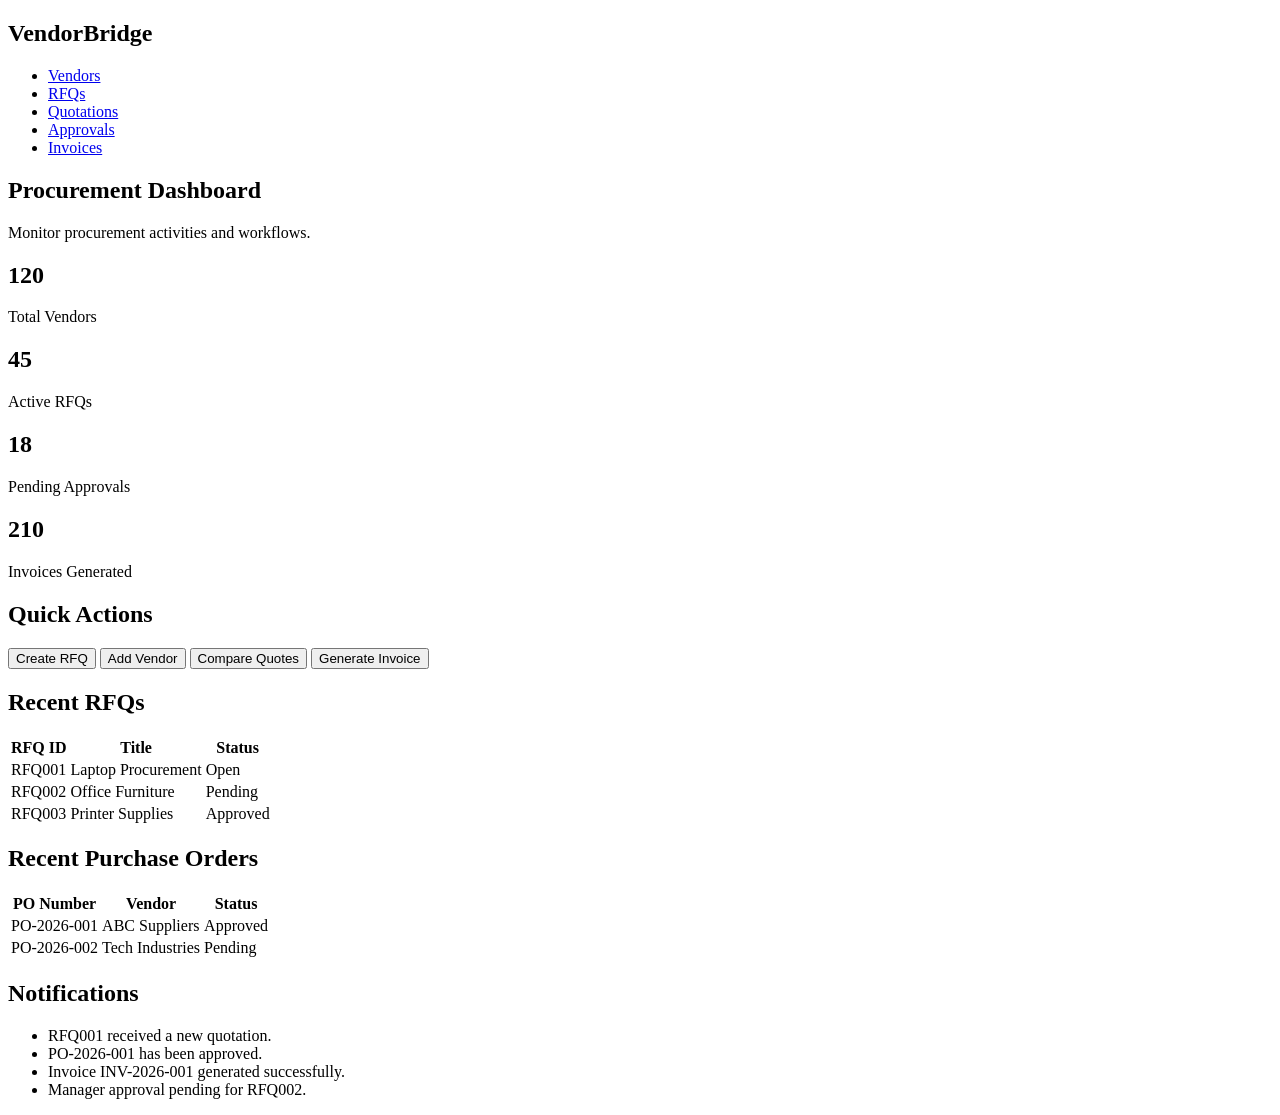
==== dashboard.html @ a0a48960 "Add files via upload" ====
<!DOCTYPE html>
<html lang="en">
<head>
    <meta charset="UTF-8">
    <meta name="viewport" content="width=device-width, initial-scale=1.0">
    <title>Dashboard | VendorBridge</title>

    <link rel="stylesheet" href="css/style.css">

    <link rel="stylesheet"
    href="https://cdnjs.cloudflare.com/ajax/libs/font-awesome/6.5.2/css/all.min.css">
</head>
<body>

    <!-- Navbar -->

    <nav>
        <h2>VendorBridge</h2>

        <ul>
            <li><a href="vendors.html">Vendors</a></li>
            <li><a href="rfq.html">RFQs</a></li>
            <li><a href="quotations.html">Quotations</a></li>
            <li><a href="approval.html">Approvals</a></li>
            <li><a href="invoice.html">Invoices</a></li>
        </ul>
    </nav>

    <!-- Header -->

    <section class="dashboard-header">

        <h1>Procurement Dashboard</h1>

        <p>
            Monitor procurement activities and workflows.
        </p>

    </section>

    <!-- Analytics Cards -->

    <section class="dashboard-cards">

        <div class="stat-card">
            <h2>120</h2>
            <p>Total Vendors</p>
        </div>

        <div class="stat-card">
            <h2>45</h2>
            <p>Active RFQs</p>
        </div>

        <div class="stat-card">
            <h2>18</h2>
            <p>Pending Approvals</p>
        </div>

        <div class="stat-card">
            <h2>210</h2>
            <p>Invoices Generated</p>
        </div>

    </section>

    <!-- Quick Actions -->

    <section class="quick-actions">

        <h2>Quick Actions</h2>

        <div class="action-buttons">

            <button>Create RFQ</button>

            <button>Add Vendor</button>

            <button>Compare Quotes</button>

            <button>Generate Invoice</button>

        </div>

    </section>

    <!-- Recent RFQs -->

    <section class="recent-section">

        <h2>Recent RFQs</h2>

        <table>

            <thead>
                <tr>
                    <th>RFQ ID</th>
                    <th>Title</th>
                    <th>Status</th>
                </tr>
            </thead>

            <tbody>

                <tr>
                    <td>RFQ001</td>
                    <td>Laptop Procurement</td>
                    <td>Open</td>
                </tr>

                <tr>
                    <td>RFQ002</td>
                    <td>Office Furniture</td>
                    <td>Pending</td>
                </tr>

                <tr>
                    <td>RFQ003</td>
                    <td>Printer Supplies</td>
                    <td>Approved</td>
                </tr>

            </tbody>

        </table>

    </section>

    <!-- Recent Purchase Orders -->

    <section class="recent-section">

        <h2>Recent Purchase Orders</h2>

        <table>

            <thead>
                <tr>
                    <th>PO Number</th>
                    <th>Vendor</th>
                    <th>Status</th>
                </tr>
            </thead>

            <tbody>

                <tr>
                    <td>PO-2026-001</td>
                    <td>ABC Suppliers</td>
                    <td>Approved</td>
                </tr>

                <tr>
                    <td>PO-2026-002</td>
                    <td>Tech Industries</td>
                    <td>Pending</td>
                </tr>

            </tbody>

        </table>

    </section>

    <!-- Notifications -->

    <section class="notifications">

        <h2>Notifications</h2>

        <ul>
            <li>RFQ001 received a new quotation.</li>
            <li>PO-2026-001 has been approved.</li>
            <li>Invoice INV-2026-001 generated successfully.</li>
            <li>Manager approval pending for RFQ002.</li>
        </ul>

    </section>

</body>
</html>
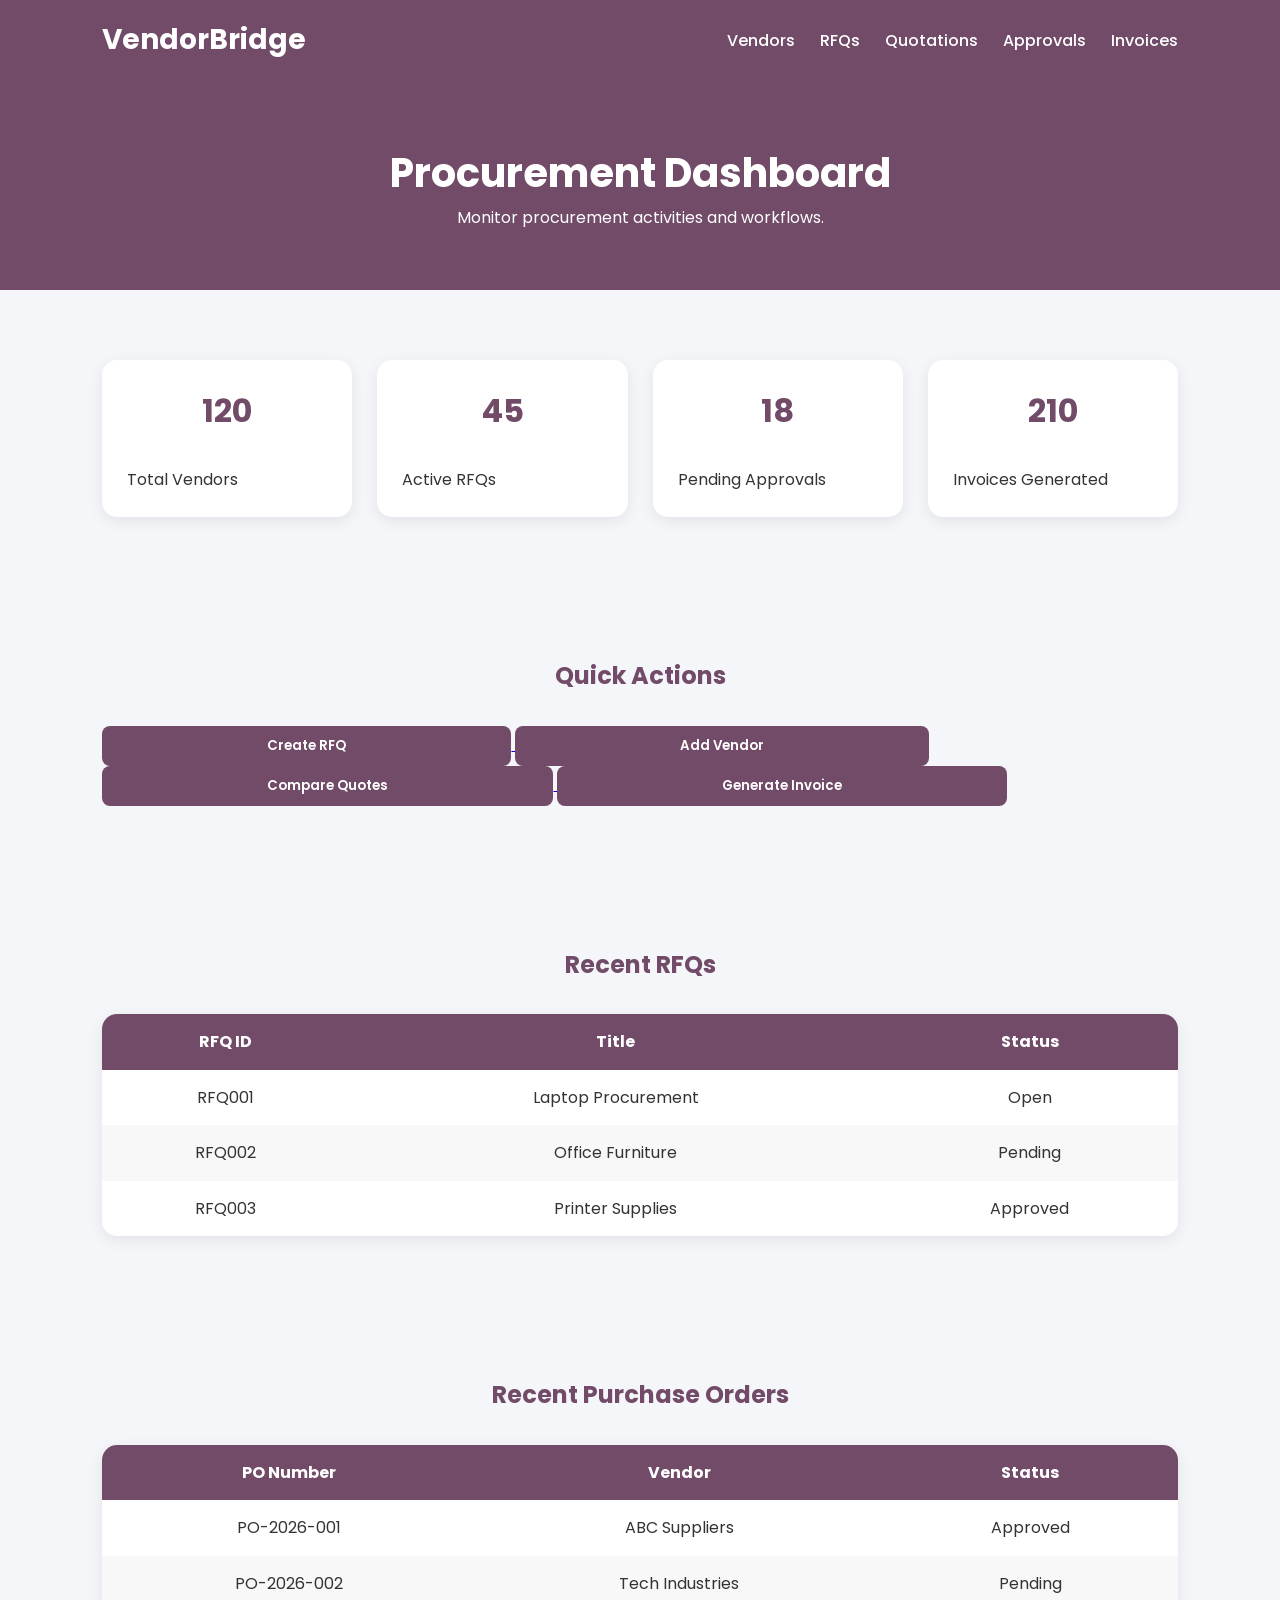
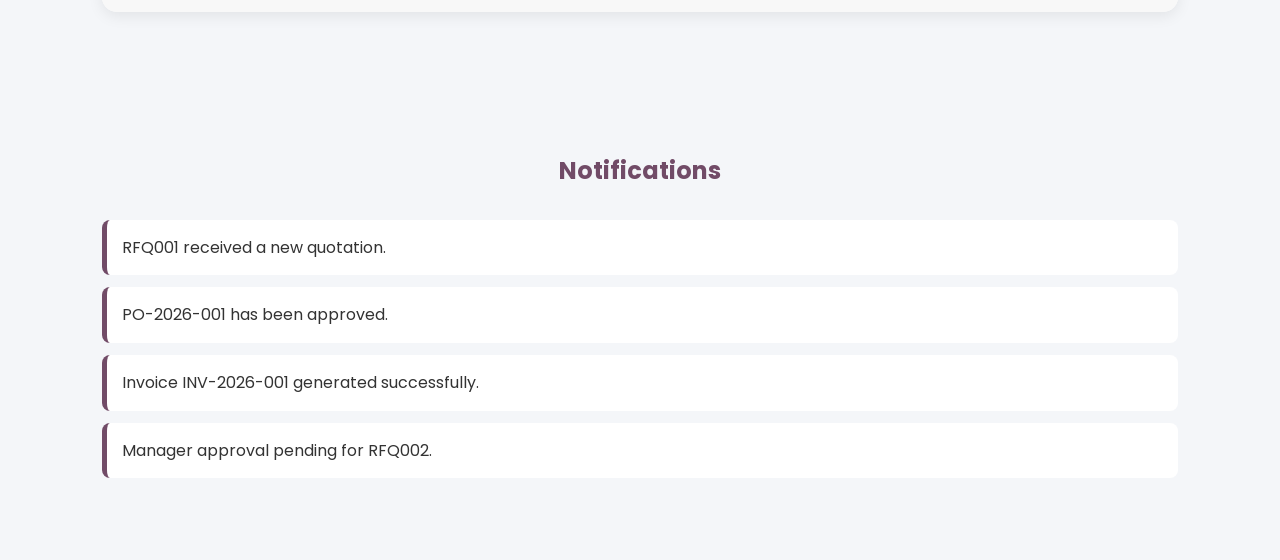
==== commit c7e69dc1: "Add files via upload" ====
--- a/dashboard.html
+++ b/dashboard.html
@@ -5,7 +5,7 @@
     <meta name="viewport" content="width=device-width, initial-scale=1.0">
     <title>Dashboard | VendorBridge</title>
 
-    <link rel="stylesheet" href="css/style.css">
+    <link rel="stylesheet" href="style.css">
 
     <link rel="stylesheet"
     href="https://cdnjs.cloudflare.com/ajax/libs/font-awesome/6.5.2/css/all.min.css">
@@ -72,13 +72,21 @@
 
         <div class="action-buttons">
 
-            <button>Create RFQ</button>
+            <a href="rfq.html">
+                <button>Create RFQ</button>
+            </a>
 
-            <button>Add Vendor</button>
+            <a href="vendor.html">
+                <button>Add Vendor</button>
+            </a>    
 
-            <button>Compare Quotes</button>
+            <a href="quotations.html">
+                <button>Compare Quotes</button>
+            </a>
 
-            <button>Generate Invoice</button>
+            <a href="invoice.html">
+                <button>Generate Invoice</button>
+            </a>
 
         </div>
 
@@ -142,7 +150,7 @@
                 </tr>
             </thead>
 
-            <tbody>
+            <tbody> 
 
                 <tr>
                     <td>PO-2026-001</td>
--- a/style.css
+++ b/style.css
@@ -0,0 +1,388 @@
+@import url('https://fonts.googleapis.com/css2?family=Poppins:wght@300;400;500;600;700&display=swap');
+
+*{
+    margin:0;
+    padding:0;
+    box-sizing:border-box;
+    font-family:'Poppins',sans-serif;
+}
+
+body{
+    background:#f4f6f9;
+    color:#333;
+    line-height:1.6;
+}
+
+/* =========================
+   NAVBAR
+========================= */
+
+nav{
+    background:#714B67;
+    color:white;
+    padding:18px 8%;
+    display:flex;
+    justify-content:space-between;
+    align-items:center;
+    flex-wrap:wrap;
+    box-shadow:0 2px 10px rgba(0,0,0,.15);
+}
+
+nav h2{
+    font-size:28px;
+}
+
+nav ul{
+    display:flex;
+    list-style:none;
+    gap:25px;
+}
+
+nav ul li a{
+    text-decoration:none;
+    color:white;
+    font-weight:500;
+    transition:.3s;
+}
+
+nav ul li a:hover{
+    color:#ffd166;
+}
+
+/* =========================
+   HERO SECTION
+========================= */
+
+.hero{
+    min-height:90vh;
+    display:flex;
+    justify-content:center;
+    align-items:center;
+    text-align:center;
+    background:linear-gradient(
+    rgba(113,75,103,.9),
+    rgba(113,75,103,.9));
+    color:white;
+    padding:40px;
+}
+
+.hero-content{
+    max-width:800px;
+}
+
+.hero-content h1{
+    font-size:3rem;
+    margin-bottom:20px;
+}
+
+.hero-content p{
+    margin-bottom:25px;
+}
+
+.hero button{
+    padding:14px 30px;
+    border:none;
+    border-radius:8px;
+    background:#ffd166;
+    font-weight:600;
+    cursor:pointer;
+}
+
+/* =========================
+   PAGE HEADERS
+========================= */
+
+.page-header,
+.dashboard-header{
+    text-align:center;
+    padding:60px 8%;
+    background:#714B67;
+    color:white;
+}
+
+.page-header h1,
+.dashboard-header h1{
+    font-size:2.5rem;
+}
+
+/* =========================
+   SECTION
+========================= */
+
+section{
+    padding:70px 8%;
+}
+
+section h2{
+    text-align:center;
+    color:#714B67;
+    margin-bottom:30px;
+}
+
+/* =========================
+   CARDS
+========================= */
+
+.card,
+.role-card,
+.stat-card,
+.po-card,
+.cost-card,
+.vendor-form-card,
+.vendor-list-card{
+    background:white;
+    border-radius:15px;
+    padding:25px;
+    box-shadow:0 4px 15px rgba(0,0,0,.08);
+    transition:.3s;
+}
+
+.card:hover,
+.role-card:hover,
+.stat-card:hover{
+    transform:translateY(-5px);
+}
+
+.feature-container,
+.role-container,
+.stats-container,
+.dashboard-cards,
+.approval-stats,
+.po-stats{
+    display:grid;
+    grid-template-columns:repeat(auto-fit,minmax(250px,1fr));
+    gap:25px;
+}
+
+.card i{
+    font-size:40px;
+    color:#714B67;
+    margin-bottom:15px;
+}
+
+.stat-card h2,
+.stat-card h3{
+    color:#714B67;
+    font-size:2rem;
+}
+
+/* =========================
+   BUTTONS
+========================= */
+
+button,
+.login-btn,
+.signup-btn{
+    background:#714B67;
+    color:white;
+    border:none;
+    padding:10px 165px;
+    border-radius:8px;
+    cursor:pointer;
+    font-weight:600;
+    transition:.3s;
+}
+
+button:hover,
+.login-btn:hover,
+.signup-btn:hover{
+    background:#5d3d55;
+}
+
+.approval-buttons{
+    display:flex;
+    gap:15px;
+    justify-content:center;
+}
+
+.approval-buttons button:first-child{
+    background:#28a745;
+}
+
+.approval-buttons button:last-child{
+    background:#dc3545;
+}
+
+/* =========================
+   TABLES
+========================= */
+
+table{
+    width:100%;
+    border-collapse:collapse;
+    background:white;
+    border-radius:15px;
+    overflow:hidden;
+    box-shadow:0 4px 15px rgba(0,0,0,.08);
+}
+
+thead{
+    background:#714B67;
+    color:white;
+}
+
+th,td{
+    padding:15px;
+    text-align:center;
+}
+
+tbody tr:nth-child(even){
+    background:#f8f8f8;
+}
+
+tbody tr:hover{
+    background:#f1e8ef;
+}
+
+/* =========================
+   FORMS
+========================= */
+
+form,
+.approval-form{
+    background:white;
+    padding:30px;
+    border-radius:15px;
+    box-shadow:0 4px 15px rgba(0,0,0,.08);
+}
+
+input,
+select,
+textarea{
+    width:100%;
+    padding:12px;
+    border:1px solid #ddd;
+    border-radius:8px;
+    margin-top:5px;
+}
+
+.input-group{
+    margin-bottom:18px;
+}
+
+input:focus,
+select:focus,
+textarea:focus{
+    border-color:#714B67;
+    outline:none;
+}
+
+/* =========================
+   LOGIN PAGE
+========================= */
+
+.login-container{
+    min-height:100vh;
+    display:flex;
+    justify-content:center;
+    align-items:center;
+    background:linear-gradient(
+    rgba(113,75,103,.95),
+    rgba(113,75,103,.95));
+}
+
+.login-card{
+    width:500px;
+    background:white;
+    padding:35px;
+    border-radius:15px;
+    box-shadow:0 10px 30px rgba(0,0,0,.2);
+}
+
+.login-header{
+    text-align:center;
+    margin-bottom:25px;
+}
+
+.login-header h1{
+    color:#714B67;
+}
+
+.options{
+    display:flex;
+    justify-content:space-between;
+    margin-bottom:20px;
+}
+
+.divider{
+    text-align:center;
+    margin:20px 0;
+}
+
+/* =========================
+   NOTIFICATIONS
+========================= */
+
+.notifications ul{
+    list-style:none;
+}
+
+.notifications li{
+    background:white;
+    padding:15px;
+    margin-bottom:12px;
+    border-left:5px solid #714B67;
+    border-radius:8px;
+}
+
+/* =========================
+   TIMELINE
+========================= */
+
+.timeline-section ul{
+    list-style:none;
+}
+
+.timeline-section li{
+    background:white;
+    padding:15px;
+    margin-bottom:15px;
+    border-left:5px solid #714B67;
+    border-radius:10px;
+    box-shadow:0 4px 10px rgba(0,0,0,.08);
+}
+
+/* =========================
+   FOOTER
+========================= */
+
+footer{
+    background:#222;
+    color:white;
+    text-align:center;
+    padding:20px;
+}
+
+/* =========================
+   RESPONSIVE
+========================= */
+
+@media(max-width:768px){
+
+    nav{
+        flex-direction:column;
+        gap:15px;
+    }
+
+    nav ul{
+        flex-wrap:wrap;
+        justify-content:center;
+    }
+
+    .hero-content h1{
+        font-size:2rem;
+    }
+
+    table{
+        display:block;
+        overflow-x:auto;
+    }
+
+    .login-card{
+        width:90%;
+    }
+
+    .approval-buttons{
+        flex-direction:column;
+    }
+}
